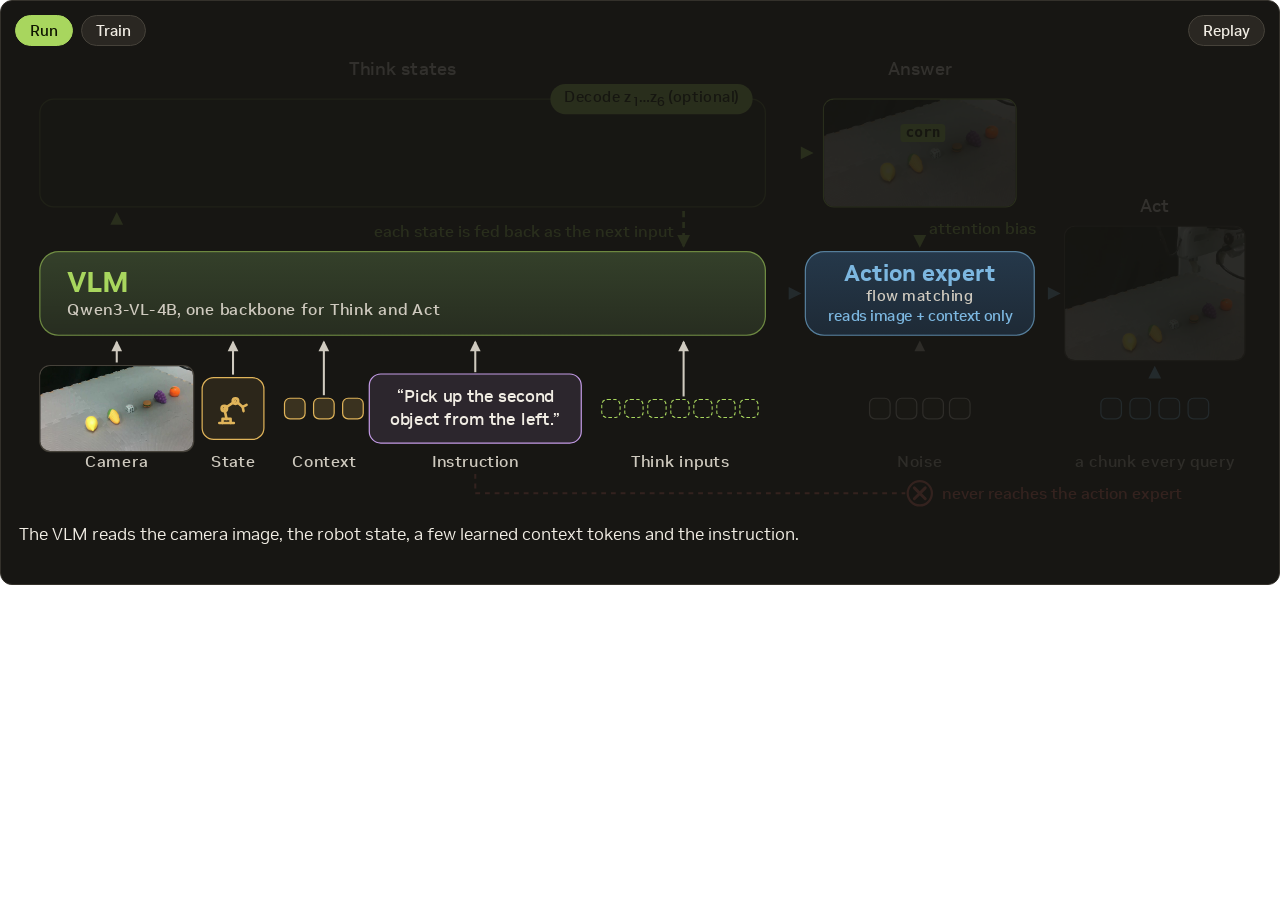
==== static/arch/m1.html @ e38d0a71 "Overview: model animation (Run/Train); teaser How it works beat Co-Authored-By: Claude Opus 5.5 <nor" ====
<!DOCTYPE html>
<meta charset="utf-8">
<html lang="en">
<head>
<meta name="viewport" content="width=device-width, initial-scale=1">
<title>GistAct model animation</title>
<style>
@font-face{font-family:"NVIDIA Sans";src:url("../fonts/NVIDIASans_Rg.woff") format("woff");font-weight:400}
@font-face{font-family:"NVIDIA Sans";src:url("../fonts/NVIDIASans_Md.woff") format("woff");font-weight:500 600}
@font-face{font-family:"NVIDIA Sans";src:url("../fonts/NVIDIASans_Bd.woff") format("woff");font-weight:700 900}
:root{
  --bg:#171613; --panel:#211f1b; --panel2:#2a2722; --line:#34312b; --line2:#46423a;
  --text:#f1ede4; --text2:#cfcabf;
  --acc:#a8d65e; --acc-ink:#0f1600; --acc-soft:rgba(168,214,94,.14); --bad:#ff7b72;
  --act:#7cb7e0; --act-soft:rgba(124,183,224,.14); --ctx:#e0b45a; --ins:#c39be6; --sup:#e9a35a;
  --sans:"NVIDIA Sans",-apple-system,BlinkMacSystemFont,"Segoe UI",Roboto,"Apple SD Gothic Neo",sans-serif;
  --mono:ui-monospace,SFMono-Regular,Menlo,Consolas,monospace;
}
*{box-sizing:border-box}
body{margin:0;background:transparent;color:var(--text);font:400 17px/1.6 var(--sans)}
.fig{border-radius:14px}
.wrap{max-width:1300px;margin:0 auto;padding:28px 16px 80px}
h1{font-size:28px;margin:0 0 6px}
.sub{color:var(--text2);margin:0 0 18px;max-width:900px}
.card{background:var(--panel);border:1px solid var(--line);border-radius:14px;padding:18px;margin-bottom:26px}
.card.rec{border-color:var(--acc)}
.card h2{font-size:22px;margin:0 0 4px}
.card h2 code{color:var(--acc);font:700 20px var(--mono);margin-right:8px}
.ref img{width:100%;border-radius:10px;border:1px solid var(--line);display:block}
.fig{background:var(--bg);border:1px solid var(--line);border-radius:12px;padding:14px 14px 10px}
.bar{display:flex;flex-wrap:wrap;gap:8px;align-items:center;margin:0 0 4px}
.bar button{font:500 15px var(--sans);color:var(--text);background:var(--panel2);border:1px solid var(--line2);border-radius:999px;padding:5px 14px;cursor:pointer}
.bar button.on{background:var(--acc);color:var(--acc-ink);border-color:var(--acc)}
.bar .sp{flex:1}
.cap{min-height:3.1em;margin:8px 4px 0;font-size:16.5px;line-height:1.5}

/* canvas: 1032 wide, drawn in canvas px and scaled to the card */
.host{position:relative;width:100%;overflow:hidden auto;overflow-x:auto;overflow-y:hidden;transition:height .5s ease}
.cv{position:absolute;left:0;top:0;width:1032px;height:480px;transform-origin:0 0;transition:transform .5s ease}
.cv>*{position:absolute}
.n{transition:opacity .5s ease}
.cv.play .n:not(.on){opacity:.12}
.lab{font:500 13.5px/1 var(--sans);color:var(--text2);text-align:center;white-space:nowrap}
.ttl{font:600 14.5px/1 var(--sans);color:var(--text);text-align:center;white-space:nowrap}
.blk{border-radius:16px;display:flex;flex-direction:column;justify-content:center;transition:box-shadow .4s}
.blk b{font:700 24px/1.15 var(--sans)}
.blk small{font:500 13.5px/1.3 var(--sans);color:var(--text2)}
.vlm{padding:0 22px;background:linear-gradient(180deg,#34402a,#272d20);border:1.5px solid color-mix(in srgb,var(--acc) 55%,transparent)}
.vlm b{color:var(--acc)}
.ae{align-items:center;text-align:center;background:linear-gradient(180deg,#25384a,#1e2a36);border:1.5px solid color-mix(in srgb,var(--act) 60%,transparent)}
.ae b{font-size:19px;color:var(--act)}
.ae small{font-size:12.5px;line-height:1.35}
.ae small.feat{font-size:12px}
.ae small.feat{color:var(--act)}
.vlm.busy{animation:glowg 1.2s ease-in-out infinite}
.ae.busy{animation:glowb 1.2s ease-in-out infinite}
@keyframes glowg{50%{box-shadow:0 0 0 3px rgba(168,214,94,.35)}}
@keyframes glowb{50%{box-shadow:0 0 0 3px rgba(124,183,224,.4)}}
.panel{border:1.5px solid color-mix(in srgb,var(--acc) 45%,transparent);border-radius:12px;background:rgba(168,214,94,.05)}
.frame{border-radius:9px;overflow:hidden;border:1.5px solid var(--line2);background:#000;transition:border-color .3s}
.frame.acc{border-color:var(--acc)}
.frame img,.frame video{position:absolute;max-width:none;display:block}
.frame svg{position:absolute;inset:0;width:100%;height:100%}
.ins{border:1.5px solid var(--ins);background:rgba(195,155,230,.12);border-radius:10px;padding:0 12px;font:500 14px/1.35 var(--sans);color:var(--text);display:flex;align-items:center;justify-content:center;text-align:center}
.tok{position:absolute;top:0;width:18px;height:18px;border-radius:5px;border:1.5px solid}
.tok.ctx{border-color:var(--ctx);background:rgba(224,180,90,.18)}
.tok.nz{border-color:var(--text2);background:var(--panel2)}
.tok.act{border-color:var(--act);background:var(--act-soft)}
.tok.slot{width:16px;height:16px;top:1px;border-color:var(--acc);background:transparent;border-style:dashed;transition:background .35s}
.tok.slot.f{background:var(--acc);border-style:solid}
.icon{border:1.5px solid var(--ctx);border-radius:10px;background:rgba(224,180,90,.1);display:grid;place-items:center;color:var(--ctx)}
.icon svg{width:32px;height:32px;fill:none;stroke:currentColor;stroke-width:1.6;stroke-linecap:round;stroke-linejoin:round}
.zc{display:inline-flex;align-items:center;gap:5px;height:30px;padding:0 8px;border-radius:8px;background:var(--acc-soft);border:1.5px solid color-mix(in srgb,var(--acc) 55%,transparent);color:var(--acc);font:600 14px/1 var(--mono);white-space:nowrap;transition:border-color .3s,box-shadow .3s}
.zc svg{width:20px;height:14px;fill:currentColor;flex:none}
.zc.V svg{width:14px;height:14px}
.zc b{font-weight:600}
.zc sub{font-size:.72em;line-height:0;vertical-align:-.25em;margin-left:1px}
.zc i{font-style:normal;color:var(--text2);font-weight:500;margin-left:2px}
.zc.E{background:var(--acc);color:var(--acc-ink);border-color:var(--acc);padding:0 11px}
.zw{display:flex;justify-content:center}
.zw .zc{width:100%;justify-content:center}
/* Think chips: an empty dashed slot waits, the writer ring arrives, the chip settles in */
.zw::before{content:"";position:absolute;inset:0;border:1.5px dashed color-mix(in srgb,var(--acc) 45%,transparent);border-radius:8px;opacity:0;transition:opacity .4s ease}
.cv.play.th .zw:not(.on)::before{opacity:1}
.cv.play .zw.n:not(.on){opacity:1}
.cv.play .zw .zc{transition:opacity .4s ease,transform .5s cubic-bezier(.2,.9,.3,1.15),filter .4s ease}
.cv.play .zw:not(.on) .zc{opacity:0;transform:translateY(9px) scale(.78);filter:blur(3px)}
.wring{z-index:2;border:2px solid var(--acc);border-radius:11px;box-shadow:0 0 16px rgba(168,214,94,.45);opacity:0;pointer-events:none;transition:left .26s cubic-bezier(.45,0,.2,1),width .26s cubic-bezier(.45,0,.2,1),opacity .35s ease}
.wring.on{opacity:1}
svg.ov{left:0;top:0;width:1032px;height:480px;overflow:visible;pointer-events:none}
.ar{fill:none;stroke:var(--text2);stroke-width:1.7}
.ar.acc{stroke:var(--acc);stroke-width:2.2}
.ar.act{stroke:var(--act);stroke-width:2.2}
.ar.dash{stroke-dasharray:5 4}
.ar.bad{stroke:var(--bad);stroke-dasharray:4 4}
.al{font:500 13px var(--sans);fill:var(--text2)}
.al.acc{fill:var(--acc)} .al.act{fill:var(--act)} .al.bad{fill:var(--bad)} .al.sup{fill:var(--sup);font-weight:600}
.xc{fill:var(--bg);stroke:var(--bad);stroke-width:1.8}.x{stroke:var(--bad);stroke-width:2.4;stroke-linecap:round}
.cv.play .draw{stroke-dasharray:var(--len);stroke-dashoffset:var(--len)}
.cv.play .on .draw{transition:stroke-dashoffset .7s ease-out;stroke-dashoffset:0}
.frame .tagh{position:absolute;height:15px;padding:0 4px;border-radius:3px;background:var(--acc);color:var(--acc-ink);font:600 12px/15px var(--mono)}
.trap{clip-path:polygon(10% 0,90% 0,100% 100%,0 100%);background:color-mix(in srgb,var(--sup) 28%,var(--panel));color:var(--text);font:600 11.5px/1.15 var(--sans);padding:5px 12px;text-align:center;flex:none}
.trap.inv{clip-path:polygon(0 0,100% 0,90% 100%,10% 100%)}
.eq{font:700 14px var(--mono);color:var(--sup)}
.loss{font:600 12.5px var(--mono);color:var(--sup)}
.q{font-style:italic;color:var(--text)}
.crop{width:34px;height:34px;border-radius:6px;border:1.5px solid var(--sup);flex:none;background-repeat:no-repeat}
/* inspection: the Think panel opens up into the decoded trace (the overview's content) */
.insp{z-index:6;background:var(--bg);border:1.5px solid color-mix(in srgb,var(--acc) 55%,transparent);border-radius:14px;opacity:0;pointer-events:none;
  clip-path:inset(32px 390px 248px 0 round 12px);transition:clip-path 1.2s cubic-bezier(.45,0,.2,1),opacity .3s}
.insp.arm{opacity:1}
.cv>:not(.insp){transition:opacity .45s ease}
.cv.inspecting>:not(.insp){opacity:0!important}.insp.open{clip-path:inset(0 0 0 0 round 14px);pointer-events:auto}
.cv.train .insp{display:none}
/* train: the diagram steps aside for one worked example of state supervision */
.cv.train>:not(.trs){opacity:0!important;pointer-events:none}
.trs{opacity:0;pointer-events:none;transition:opacity .45s ease}.cv.train .trs{opacity:1;pointer-events:auto}
.trs>*,.scn>*{position:absolute}
.sw{transition:opacity .35s ease,transform .35s ease}.sw .zc{width:100%;justify-content:center;transition:border-color .3s,box-shadow .3s}
.trs.focus .sw:not(.cur){opacity:.4}
.sw.cur{transform:translateY(-2px)}.sw.cur .zc{border-color:var(--sup);box-shadow:0 0 0 3px rgba(233,163,90,.35)}.sw.cur .zc.E{background:var(--sup)}
.lt{font:600 12.5px/1 var(--mono);color:var(--sup);text-align:center;opacity:0;transition:opacity .4s ease}.lt.on{opacity:1}
.lact{font:500 13.5px/1.35 var(--sans);color:var(--text);opacity:0;transition:opacity .4s ease}.lact.on{opacity:1}.lact b{font:600 13px var(--mono);color:var(--sup)}
.scn{inset:0;opacity:0;transition:opacity .5s ease}.scn.on{opacity:1}
.st{font:600 14px/1.2 var(--sans);color:var(--text);text-align:center}
.st.p{color:var(--acc)}.st.t{color:var(--sup)}
.scn .trap{display:flex;flex-direction:column;justify-content:center;height:62px;font-size:13px}
.scn .trap small{font:500 11.5px/1.2 var(--sans);color:var(--text2);margin-top:3px}
.g rect{transition:fill-opacity .26s ease}
.br{opacity:0;transition:opacity .4s ease}.br.on{opacity:1}
.mid{display:flex;flex-direction:column;align-items:center;gap:9px;text-align:center}
.mid .big{font:700 34px/1 var(--mono);color:var(--sup)}
.track{width:112px;height:7px;border-radius:4px;background:var(--panel2);overflow:hidden}.track i{display:block;height:100%;width:100%;background:var(--sup);transition:width .26s ease}
.track.tp i{background:var(--acc);width:0}
.mid small{font:500 12px/1 var(--sans);color:var(--text2);margin-bottom:-4px}
.fade{opacity:0;transition:opacity .45s ease}.fade.on{opacity:1}
.frow{display:flex;align-items:center;gap:10px;font:500 14px/1.35 var(--sans);color:var(--text)}
.frow .trap{height:auto}
.vh{width:18px;height:18px;border-radius:5px;background:var(--acc);flex:none}
.vec{background:var(--panel);border:1px solid var(--line);border-radius:9px}.vec i{position:absolute;width:9px;border-radius:2px;transition:top .26s ease,height .26s ease}
.vec.p i{background:var(--acc)}.vec.t i{background:var(--sup)}
.vec::before{content:"";position:absolute;left:0;right:0;top:75px;border-top:1px solid var(--line2)}
.sen{font:500 14px/1.35 var(--sans);color:var(--text);text-align:center;font-style:italic}
.insp>*{position:absolute}
.idec{border:1.5px dashed var(--line2);border-radius:12px}
.idec span{position:absolute;top:-8px;right:14px;padding:0 6px;background:var(--bg);font:500 12.5px/1 var(--mono);color:var(--text2)}
.ir{display:flex;align-items:center;gap:8px;height:30px;opacity:0;transform:translateX(-8px);transition:opacity .4s ease,transform .4s ease}
.ir.on{opacity:1;transform:none}
.ir .cw{width:74px;flex:none;display:flex}.ir .zc{width:100%;justify-content:center}
.ir svg.da{width:26px;height:10px;flex:none}
.ir .dt,.ir .crop{margin-left:12px}
.ir .dt{font:500 14px/1.2 var(--sans);color:var(--text);white-space:nowrap}
.ir .crop{width:34px;height:34px;border-radius:50%;border:2px solid var(--acc)}
.panel .ib{position:absolute;right:10px;top:-13px;padding:3px 11px;font-size:12.5px;transition:background .3s,box-shadow .3s}
.panel .ib.cue{background:var(--sup);animation:cue 1s ease-in-out infinite}
@keyframes cue{50%{box-shadow:0 0 0 6px rgba(233,163,90,.3)}}
.iarr{fill:none;stroke:var(--acc);stroke-width:2.2}
.vb,.ians,.iel{opacity:0;transition:opacity .45s ease}.vb.on,.ians.on,.iel.on{opacity:1}
.iq{font:500 14px/1.35 var(--sans);color:var(--text);text-align:center}
.ib{font:600 13px var(--sans);color:var(--acc-ink);background:var(--acc);border:0;border-radius:999px;padding:5px 12px;cursor:pointer}
/* ?video: the teaser records the canvas alone (Remotion sets the captions) */
body.vid{--bg:#07090a}body.vid .bar,body.vid .cap{display:none}body.vid .fig{border:0;padding:0;border-radius:0;background:var(--bg)}
@media (prefers-reduced-motion:reduce){.n,.zw,.cv.play .on .draw{transition:none}.vlm.busy,.ae.busy{animation:none}}
</style>
</head>
<body>
<div class="fig" id="M1"></div>

<script>
(() => {
'use strict';
const VID = /[?&]video\b/.test(location.search), REDUCED = !VID && matchMedia('(prefers-reduced-motion: reduce)').matches;
if (VID) document.body.classList.add('vid');
// beat timings (ms); the teaser recording leaves room for its captions (each >= 2.4 s) and ends on the open decoded view
const P = VID ? { lead: 900, feat: 1300, cut: 2600, go: 4400, act: 5200, cue: 7800, cueLen: 2600, row0: 1500, row: 900, hold: 3500 }
  : { lead: 0, feat: 1600, cut: 3400, go: 5200, act: 6100, cue: 8600, cueLen: 2800, row0: 1700, row: 1000, hold: 6000 };
// real robot (Franka FR3), the How-it-works episode: poster, clip (real time, played at 2x), Think trace, answer (think_overrides.js fr3:real_pos06_r0)
const POSTER = '../../static/media/real_fr3_sr/position/gistact.jpg', CLIP = '../../static/media/real_fr3_sr/position/gistact.mp4', IW = 1440, IH = 1080;
const Z = [{ k: 'L', s: 'I need the second object from the left.' }, { k: 'L', s: 'This lemon on the left is first.' }, { k: 'V', hot: [9, 13], r: { cx: .384, cy: .785, rx: .037, ry: .065 } },
  { k: 'L', s: 'This corn next to it is second.' }, { k: 'V', hot: [10, 14], r: { cx: .497, cy: .733, rx: .036, ry: .062 } }, { k: 'L', s: 'So I’ll pick up the corn.' }, { k: 'E' }];
const CORN = { cx: .497, cy: .733, rx: .036, ry: .062 };
// images show the table (the empty wall above it is cut); the Act clip keeps the arm
const CROP = { x: .12, y: .38, w: .8, h: .6 }, CROP_ACT = { x: .1, y: .1, w: .8, h: .8 };
const glyphL = i => `<svg viewBox="0 0 34 20" aria-hidden="true">${[.55, .9, .35, .7, 1, .45, .8, .6].map((h, j) => { const v = .25 + .75 * ((h * 7 + i * .37 + j * .13) % 1); return `<rect x="${(j * 4.4).toFixed(1)}" y="${(20 - 18 * v).toFixed(1)}" width="3" height="${(18 * v).toFixed(1)}" rx="1"/>`; }).join('')}</svg>`;
const glyphV = hot => `<svg viewBox="0 0 22 22" aria-hidden="true">${Array.from({ length: 16 }, (_, j) => `<rect x="${(j % 4) * 5.6}" y="${Math.floor(j / 4) * 5.6}" width="4.6" height="4.6" rx="1" opacity="${hot.includes(j) ? 1 : .22}"/>`).join('')}</svg>`;
const zc = (k, i, hot) => k === 'E' ? `<span class="zc E">END</span>` : `<span class="zc ${k}">${k === 'L' ? glyphL(i) : glyphV(hot)}<b>z${i ? `<sub>${i}</sub>` : ''}</b><i>${k}</i></span>`;
const media = (w, h, tag, C = CROP) => { const W = w / C.w, H = h / C.h; return tag.replace('>', ` style="width:${W.toFixed(1)}px;height:${H.toFixed(1)}px;left:${(-C.x * W).toFixed(1)}px;top:${(-C.y * H).toFixed(1)}px">`); };
const toCrop = (r, w, h) => ({ x: (r.cx - CROP.x) / CROP.w * w, y: (r.cy - CROP.y) / CROP.h * h, rx: r.rx / CROP.w * w, ry: r.ry / CROP.h * h });
// the overview's answer mark: viewfinder brackets plus a name tag above them
const answerMark = (w, h, r, name) => { const g = toCrop(r, w, h), bw = 2 * g.rx + 10, bh = 2 * g.ry + 10, x0 = g.x - bw / 2, y0 = g.y - bh / 2, L = 7, tw = 8 + name.length * 7.4;
  const d = [[x0, y0, 1, 1], [x0 + bw, y0, -1, 1], [x0, y0 + bh, 1, -1], [x0 + bw, y0 + bh, -1, -1]].map(([x, y, sx, sy]) => `M${x.toFixed(1)} ${(y + sy * L).toFixed(1)}L${x.toFixed(1)} ${y.toFixed(1)}L${(x + sx * L).toFixed(1)} ${y.toFixed(1)}`).join('');
  return `<svg viewBox="0 0 ${w} ${h}"><path class="draw" d="${d}" fill="none" stroke="var(--acc)" stroke-width="2.6" stroke-linecap="round"/></svg><span class="tagh" style="left:${x0.toFixed(1)}px;top:${(y0 - 19).toFixed(1)}px">${name}</span>`; };
const cropBg = r => { const s = Math.max(r.rx * IW, r.ry * IH) * 2 * 2.2, L = (r.cx * IW - s / 2) / (IW - s), T = (r.cy * IH - s / 2) / (IH - s);
  return `background-image:url('${POSTER}');background-size:${(IW / s * 100).toFixed(0)}% ${(IH / s * 100).toFixed(0)}%;background-position:${(L * 100).toFixed(1)}% ${(T * 100).toFixed(1)}%`; };
const brPath = (w, h, r, pad = 6, L = 7) => { const g = toCrop(r, w, h), bw = 2 * g.rx + 2 * pad, bh = 2 * g.ry + 2 * pad, x0 = g.x - bw / 2, y0 = g.y - bh / 2;
  return [[x0, y0, 1, 1], [x0 + bw, y0, -1, 1], [x0, y0 + bh, 1, -1], [x0 + bw, y0 + bh, -1, -1]].map(([x, y, sx, sy]) => `M${x.toFixed(1)} ${(y + sy * L).toFixed(1)}L${x.toFixed(1)} ${y.toFixed(1)}L${(x + sx * L).toFixed(1)} ${y.toFixed(1)}`).join(''); };
const robot = '<svg viewBox="0 0 24 24"><path d="M3.5 21h9"/><path d="M5.5 21v-2.6h5V21"/><path d="M8 18.4L6.6 12l6.9-4.6"/><circle cx="6.6" cy="12" r="1.7"/><circle cx="13.5" cy="7.4" r="1.7"/><path d="M15 8.4l3 2.6"/><path d="M18 11l2.4-1.3M18 11l.5 2.6"/></svg>';
const SNOW = '❄';

/* layout grid (canvas px, 1280 wide)
   rows: titles 112 | Think panel + Answer 136-226 (centre 181) | VLM + Action expert 262-332 (centre 297) | inputs centred on 392 | input labels 436
   columns: VLM 20-620 · Action expert 652-832 (centre 742) · Act 862-1012 · side 1028-1268 */
const ROW = { t: 112, mid: 181, inC: 392, inL: 436 };
const VLM = [20, 262, 600, 70], AEB = [652, 262, 190, 70], TH = [20, 136, 600, 90], ANS = [667, 136, 160, 90], ACT = [866, 241, 150, 112], AC = 747, ACTC = 941;
// Think chips: six 74 px slots and END (54 px), 8 px apart, centred in the panel
const RUNW = 1032, OV = [20, 104, 990, 370], CROP_WIDE = { x: .08, y: .18, w: .84, h: .63 };
const CW = 74, EW = 54, GAP = 8, PAD = (TH[2] - (6 * CW + EW + 6 * GAP)) / 2;
const CX = i => TH[0] + PAD + (i < 6 ? CW / 2 + i * (CW + GAP) : 6 * (CW + GAP) + EW / 2);
const SLOT0 = 487, SX = i => SLOT0 + i * 19, FBX = SX(3) + 8;   // 7 Think input slots; the feedback line shares their centre x
const box = ([x, y, w, h]) => `left:${x}px;top:${y}px;width:${w}px;height:${h}px`;
const toks = (n, cls, gap) => Array.from({ length: n }, (_, i) => `<div class="tok ${cls}" style="left:${i * gap}px"></div>`).join('');
const centred = (cx, w, y, h) => `left:${cx - w / 2}px;top:${y - h / 2}px;width:${w}px;height:${h}px`;

/* Train: one worked example per state type (illustration of the losses, not logged training curves) */
const GC = 16, GR = 9, GS = 22, MW = GC * GS, MH = GR * GS;   // 352 x 198 patch grid over the cropped image
const cells = (cls, col) => `<svg class="g ${cls}" viewBox="0 0 ${MW} ${MH}"><rect width="${MW}" height="${MH}" fill="#000" fill-opacity=".28"/>${Array.from({ length: GC * GR }, (_, j) => `<rect class="c" x="${(j % GC) * GS}" y="${Math.floor(j / GC) * GS}" width="${GS}" height="${GS}" fill="${col}" style="fill-opacity:0" stroke="rgba(255,255,255,.14)" stroke-width=".6"/>`).join('')}</svg>`;
const arrowR = (x0, x1, y, cls = '') => `<svg class="${cls}" style="left:${x0}px;top:${y - 6}px;width:${x1 - x0}px;height:12px;overflow:visible"><path d="M0 6H${x1 - x0 - 2}" stroke="var(--text2)" stroke-width="1.7"/><path d="M${x1 - x0 - 7} 1.5L${x1 - x0} 6L${x1 - x0 - 7} 10.5" fill="none" stroke="var(--text2)" stroke-width="1.7"/></svg>`;
const arrowU = (x, y0, y1) => `<svg style="left:${x - 6}px;top:${y1}px;width:12px;height:${y0 - y1}px;overflow:visible"><path d="M6 ${y0 - y1}V2" stroke="var(--text2)" stroke-width="1.7"/><path d="M1.5 7L6 0L10.5 7" fill="none" stroke="var(--text2)" stroke-width="1.7"/></svg>`;
const img = w => media(w, w * 9 / 16, `<img src="${POSTER}" alt="">`);
const mid = (x, y, w, loss) => `<div class="mid fade hd" style="left:${x}px;top:${y}px;width:${w}px"><span class="big">≈</span><span class="loss">${loss}</span><span class="track tl"><i></i></span><small>training</small><span class="track tp"><i></i></span></div>`;
const mapScene = (key, o) => `<div class="scn" data-s="${key}">
  <div class="trap inv fade hd" style="left:0;top:160px;width:104px">${o.head}<small>${o.from}</small></div>${arrowR(106, 118, 191, 'fade hd')}
  <div class="st p fade hd" style="left:120px;top:70px;width:352px">${o.pt}</div>
  <div class="frame fade hd" style="left:120px;top:92px;width:352px;height:198px">${img(MW)}${cells('p', 'var(--acc)')}</div>
  ${mid(478, 128, 146, o.loss)}
  <div class="st t" style="left:626px;top:70px;width:352px">${o.tt}</div>
  <div class="frame" style="left:626px;top:92px;width:352px;height:198px">${img(MW)}${cells('m', 'var(--sup)')}<svg viewBox="0 0 ${MW} ${MH}"><path class="br" d="${brPath(MW, MH, o.r, 4, 8)}" fill="none" stroke="#fff" stroke-width="2.2" stroke-linecap="round"/></svg></div>
  ${o.extra || ''}</div>`;
const bars = () => Array.from({ length: 20 }, (_, j) => `<i style="left:${6 + j * 14.4}px;top:75px;height:0"></i>`).join('');
const vecScene = () => `<div class="scn" data-s="L">
  <div class="trap inv fade hd" style="left:0;top:136px;width:104px">diffusion head<small>reads z<sub>4</sub></small></div>${arrowR(106, 118, 167, 'fade hd')}
  <div class="st p fade hd" style="left:120px;top:70px;width:300px">ŝ, sampled from z<sub>4</sub></div>
  <div class="vec p fade hd" style="left:120px;top:92px;width:300px;height:150px">${bars()}</div>
  <div class="lab fade hd" style="left:120px;top:254px;width:300px">ŝ is fed back as the next input</div>
  ${mid(428, 104, 134, 'ℒsem(ŝ, s)')}
  <div class="st t" style="left:570px;top:70px;width:300px">s, the target</div>
  <div class="vec t" style="left:570px;top:92px;width:300px;height:150px">${bars()}</div>
  ${arrowU(720, 262, 245)}<div class="trap" style="left:625px;top:262px;width:190px;height:28px">SONAR encoder ${SNOW}</div>${arrowU(720, 314, 290)}
  <div class="sen" style="left:560px;top:318px;width:320px">“This corn next to it is second.”</div></div>`;
const trainScene = () => `<div class="trs" style="${box(OV)}">
  <div class="ttl" style="left:0;top:14px;width:104px;text-align:left">Think states</div>
  ${Z.map((z, i) => `<div class="sw" style="left:${120 + i * 82}px;top:6px;width:${i < 6 ? CW : EW}px;height:30px">${zc(z.k, i + 1, z.hot)}</div><div class="lt" data-k="${z.k}" style="left:${120 + i * 82}px;top:44px;width:${i < 6 ? CW : EW}px">${{ L: 'ℒsem', V: 'ℒreg', E: 'ℒans' }[z.k]}</div>`).join('')}
  <div class="lact" style="left:700px;top:4px;width:290px">Action expert: <b>ℒact</b> on the demo’s action chunk (flow matching)</div>
  ${mapScene('V', { head: 'region head', from: 'reads z<sub>3</sub>', pt: 'p̂, predicted region', tt: 'm, annotated region over patches', loss: 'ℒreg = KL(m ‖ p̂)', r: Z[2].r,
    extra: `<div class="frow fade fr" style="left:120px;top:306px;width:860px"><span class="trap">DINOv2 ${SNOW}<br>patch features</span><span class="eq">× p̂ →</span><span class="vh"></span><span>pooled feature v̂, fed back after z<sub>3</sub>. It is the model’s own guess, never the label.</span></div>` })}
  ${vecScene()}
  ${mapScene('E', { head: 'answer head', from: 'reads END', pt: 'answer map', tt: 'm*, the target', loss: 'ℒans = KL(m* ‖ p)', r: CORN })}
</div>`;

function canvas(id) {
  const M = n => `marker-end="url(#${n}${id})"`;
  const up = (x, y0) => `<path class="ar draw" d="M${x} ${y0}L${x} 337" ${M('h')}/>`;
  const ex = CX(6) + EW / 2 + 2;
  return `<div class="cv">
  <svg class="ov" viewBox="0 0 1032 480"><defs>
    <marker id="h${id}" viewBox="0 0 10 10" refX="8" refY="5" markerWidth="6.5" markerHeight="6.5" orient="auto-start-reverse"><path d="M1 1L9 5L1 9z" fill="var(--text2)"/></marker>
    <marker id="a${id}" viewBox="0 0 10 10" refX="8" refY="5" markerWidth="6" markerHeight="6" orient="auto-start-reverse"><path d="M1 1L9 5L1 9z" fill="var(--acc)"/></marker>
    <marker id="b${id}" viewBox="0 0 10 10" refX="8" refY="5" markerWidth="6" markerHeight="6" orient="auto-start-reverse"><path d="M1 1L9 5L1 9z" fill="var(--act)"/></marker></defs>
    <g class="n" data-n="inar">${up(CX(0), 354)}${up(180, 364)}${up(255, 381)}${up(380, 362)}${up(FBX, 382)}</g>
    <g class="n" data-n="out"><path class="ar acc draw" d="M${CX(0)} 260L${CX(0)} 231" ${M('a')}/></g>
    <g class="n" data-n="fb"><path class="ar acc dash" d="M${FBX} 229L${FBX} 258" ${M('a')}/><text class="al acc" x="${FBX - 8}" y="250" text-anchor="end">each state is fed back as the next input</text></g>
    <g class="n" data-n="ans"><path class="ar acc draw" d="M${ex} ${ROW.mid}L658 ${ROW.mid}" ${M('a')}/></g>
    <g class="n" data-n="bias"><path class="ar acc draw" d="M${AC} 228L${AC} 258" ${M('a')}/><text class="al acc" x="${AC + 8}" y="248">attention bias</text></g>
    <g class="n" data-n="feat"><path class="ar act draw" d="M621 297L648 297" ${M('b')}/></g>
    <g class="n" data-n="cut"><path class="ar bad" d="M380 446L380 462L${AC - 12} 462"/><circle class="xc" cx="${AC}" cy="462" r="10"/><path class="x" d="M${AC - 4.5} 457.5L${AC + 4.5} 466.5M${AC + 4.5} 457.5L${AC - 4.5} 466.5"/><text class="al bad" x="${AC + 18}" y="467">never reaches the action expert</text></g>
    <g class="n" data-n="nz"><path class="ar draw" d="M${AC} 381L${AC} 337" ${M('h')}/></g>
    <g class="n" data-n="act"><path class="ar act draw" d="M844 297L862 297" ${M('b')}/><path class="ar act draw" d="M${ACTC} 381L${ACTC} 358" ${M('b')}/></g>
      </svg>
  <div class="frame n" data-n="in" style="${centred(84, 128, ROW.inC, 72)}">${media(128, 72, `<img src="${POSTER}" alt="">`)}</div>
  <div class="lab n" data-n="in" style="${centred(84, 100, ROW.inL, 14)}">Camera</div>
  <div class="icon n" data-n="in" style="${centred(180, 52, ROW.inC, 52)}">${robot}</div><div class="lab n" data-n="in" style="${centred(180, 56, ROW.inL, 14)}">State</div>
  <div class="n" data-n="in" style="${centred(255, 66, ROW.inC, 18)}">${toks(3, 'ctx', 24)}</div><div class="lab n" data-n="in" style="${centred(255, 60, ROW.inL, 14)}">Context</div>
  <div class="ins n" data-n="in" style="${centred(380, 176, ROW.inC, 58)}">“Pick up the second object from the left.”</div><div class="lab n" data-n="in" style="${centred(380, 100, ROW.inL, 14)}">Instruction</div>
  <div class="n" data-n="slots" style="${centred(SLOT0 + 62, 130, ROW.inC, 18)}">${Array.from({ length: 7 }, (_, i) => `<div class="tok slot f" data-slot="${i}" style="left:${i * 19}px"></div>`).join('')}</div>
  <div class="lab n" data-n="slots" style="${centred(SLOT0 + 62, 120, ROW.inL, 14)}">Think inputs</div>

  <div class="blk vlm n" data-n="vlm" style="${box(VLM)}"><b>VLM</b><small>Qwen3-VL-4B, one backbone for Think and Act</small></div>
  <div class="blk ae n" data-n="aeb" style="${box(AEB)}"><b>Action expert</b><small>flow matching</small><small class="feat">reads image + context only</small></div>
  <div class="n" data-n="nz" style="${centred(AC, 84, ROW.inC, 18)}">${toks(4, 'nz', 22)}</div><div class="lab n" data-n="nz" style="${centred(AC, 60, ROW.inL, 14)}">Noise</div>

  <div class="wring" style="${centred(CX(0), CW + 10, ROW.mid, 40)}"></div>
  <div class="ttl n" data-n="thp" style="${centred(TH[0] + TH[2] / 2, 140, ROW.t, 15)}">Think states</div>
  <div class="panel n" data-n="thp" style="${box(TH)}"><button type="button" class="ib">Decode z<sub>1</sub>…z<sub>6</sub> (optional)</button></div>
  ${Z.map((z, i) => `<div class="zw n" data-n="z${i}" style="${centred(CX(i), i < 6 ? CW : EW, ROW.mid, 30)}">${zc(z.k, i + 1, z.hot)}</div>`).join('')}

  <div class="ttl n" data-n="ans" style="${centred(AC, 100, ROW.t, 15)}">Answer</div>
  <div class="frame acc n" data-n="ans" style="${box(ANS)}">${media(160, 90, `<img src="${POSTER}" alt="">`)}${answerMark(160, 90, CORN, 'corn')}</div>

  <div class="ttl n" data-n="act" style="${centred(ACTC, 100, 225, 15)}">Act</div>
  <div class="frame n" data-n="act" style="${box(ACT)}">${media(150, 112, `<video muted playsinline preload="metadata" poster="${POSTER}" src="${CLIP}"></video>`, CROP_ACT)}</div>
  <div class="n" data-n="act" style="${centred(ACTC, 90, ROW.inC, 18)}">${toks(4, 'act', 24)}</div>
  <div class="lab n" data-n="act" style="${centred(ACTC, 150, ROW.inL, 14)}">a chunk every query</div>

${trainScene()}
  <div class="insp" style="${box(OV)}">
    <svg class="ov" viewBox="0 0 990 370" style="width:990px;height:370px"><defs><marker id="ia${id}" viewBox="0 0 10 10" refX="8" refY="5" markerWidth="6" markerHeight="6" orient="auto-start-reverse"><path d="M1 1L9 5L1 9z" fill="var(--acc)"/></marker></defs>
      <path class="iarr" d="M236 97L270 97" marker-end="url(#ia${id})"/>
      <path class="iarr iel" d="M${282 + EW + 4} 313L758 313L758 97L774 97" marker-end="url(#ia${id})"/>
      <path class="iarr ians" d="M878 160L878 182" marker-end="url(#ia${id})"/></svg>
    ${[['Input', 128], ['Think', 319], ['Answer', 878]].map(([t, x]) => `<div class="ttl" style="${centred(x, 100, 22, 15)}">${t}</div>`).join('')}
    <div class="frame" style="left:28px;top:40px;width:200px;height:113px">${media(200, 113, `<img src="${POSTER}" alt="">`)}<svg viewBox="0 0 200 113">${Z.map((z, i) => z.r ? `<path class="vb" data-r="${i}" d="${brPath(200, 113, z.r, 4, 6)}" fill="none" stroke="#fff" stroke-width="2" stroke-linecap="round"/>` : '').join('')}</svg></div>
    <div class="iq" style="left:28px;top:166px;width:200px">“Pick up the second<br>object from the left.”</div>
    <div class="idec" style="left:394px;top:40px;width:348px;height:258px"><span>decoded for inspection</span></div>
    ${Z.map((z, i) => `<div class="ir" data-r="${i}" style="left:282px;top:${52 + i * 41}px;width:470px"><span class="cw"${z.k === 'E' ? ` style="width:${EW}px"` : ''}>${zc(z.k, i + 1, z.hot)}</span>${z.k === 'E' ? '' : `<svg class="da" viewBox="0 0 26 10"><path d="M1 5H22" stroke="var(--acc)" stroke-width="1.6" stroke-dasharray="3 3"/><path d="M19 1.5L24 5L19 8.5" fill="none" stroke="var(--acc)" stroke-width="1.6"/></svg>${z.s ? `<span class="dt">${z.s}</span>` : `<span class="crop" style="${cropBg(z.r)}"></span>`}`}</div>`).join('')}
    <div class="frame acc ians" style="left:778px;top:40px;width:200px;height:113px">${media(200, 113, `<img src="${POSTER}" alt="">`)}${answerMark(200, 113, CORN, 'corn')}</div>
    <div class="ttl ians" style="left:890px;top:164px;width:40px;text-align:left">Act</div>
    <div class="frame ians" style="left:778px;top:188px;width:200px;height:113px">${media(200, 113, `<video class="iv" muted playsinline preload="metadata" poster="${POSTER}" src="${CLIP}"></video>`, CROP_WIDE)}</div>
    <div class="lab ians" style="${centred(878, 210, 316, 14)}">Actions for the marked target.</div>
  </div>
</div>`;
}

const CAP = {
  rest: 'One VLM does both jobs. Think runs inside it and ends on an answer marked in the image; the action expert reads image and context features plus that answer, never the instruction. Press Decode to read Think.',
  in: 'The VLM reads the camera image, the robot state, a few learned context tokens and the instruction.',
  think: 'Think runs inside the same VLM: each latent state comes out and is fed back as the next input, until a learned END.',
  cue: 'Think stays latent: the policy never turns it into words. When we want to check what it thought, a frozen SONAR decoder can read each state.',
  insp: 'Optional, for inspection: a frozen SONAR decoder turns each Language state back into a sentence, and each Vision state is drawn as its region (white brackets; green marks the answer). The policy itself never reads these.',
  end: 'The answer head reads the END state and marks the target in the image: the corn.',
  feat: 'The action expert reads only image and context features from the VLM, and the answer biases its attention toward the marked region.',
  cut: 'The instruction never reaches the action expert. It acts on what Think marked.',
  go: 'It turns noise into an action chunk with flow matching, at every query.',
  tv1: 'In training, each Think state gets its own target. For the Vision state z₃, the target m is the annotated lemon region, spread over the image patches.',
  tv2: 'A region head turns z₃ into a map p̂ over the same patches. Training lowers KL(m ‖ p̂), so p̂ moves onto the lemon.',
  tv3: 'The VLM gets back its own guess: frozen DINOv2 patch features pooled by p̂. The label is never fed back.',
  tl: 'Language states are trained the same way in sentence space. A diffusion head samples ŝ from z₄, pulled toward the frozen SONAR embedding of its sentence.',
  ta: 'After END, the answer head scores the image patches and is trained toward the target: the corn.',
  train: 'Every Think state and the answer get their own target, and the action expert learns the demo’s actions with flow matching. No reasoning teacher, no distillation, no RL.'
};

/* the sequence: parts light up in order and arrows draw; nothing flies */
function player(host, cv, cap) {
  const on = (...ns) => ns.forEach(n => cv.querySelectorAll(`[data-n="${n}"]`).forEach(e => e.classList.add('on')));
  const vid = cv.querySelector('video'), slots = [...cv.querySelectorAll('[data-slot]')], ring = cv.querySelector('.wring');
  const writer = i => { const w = i < 6 ? CW : EW; ring.style.left = CX(i) - w / 2 - 5 + 'px'; ring.style.width = w + 10 + 'px'; };
  const vlm = cv.querySelector('.vlm'), ae = cv.querySelector('.ae');
  const insp = cv.querySelector('.insp'), rows = [...insp.querySelectorAll('.ir')], vbs = [...insp.querySelectorAll('.vb')], ians = [...insp.querySelectorAll('.ians')], iel = insp.querySelector('.iel');
  let T = [], seen = false;
  const at = (ms, f) => T.push(setTimeout(f, ms));
  cv.querySelectorAll('.draw').forEach(p => p.style.setProperty('--len', Math.ceil(p.getTotalLength()) + 1));
  vid.addEventListener('timeupdate', () => { if (vid.currentTime > 7.5) vid.currentTime = 2.6; });
  const loopVid = () => { try { vid.currentTime = 2.6; } catch (e) {} vid.playbackRate = 2; vid.play().catch(() => {}); };
  const iv = insp.querySelector('.iv'); iv.addEventListener('timeupdate', () => { if (iv.currentTime > 7.5) iv.currentTime = 2.6; });
  const close = () => { insp.classList.remove('open'); cv.classList.remove('inspecting'); iv.pause(); setTimeout(() => insp.classList.remove('arm'), 1200); };
  const shut = () => { cv.querySelector('.ib').classList.remove('cue'); insp.classList.remove('open', 'arm'); cv.classList.remove('inspecting'); iv.pause(); [...rows, ...vbs, ...ians, iel].forEach(e => e.classList.remove('on')); };
  // the Think panel opens into the decoded trace, row by row; Vision rows mark their region on the input image
  const ib = cv.querySelector('.ib');
  const inspect = (t0, after) => {
    at(t0, () => { shut(); cap.textContent = CAP.cue; ib.classList.add('cue'); });
    const t = t0 + P.cueLen;
    at(t, () => { ib.classList.remove('cue'); cap.textContent = CAP.insp; insp.classList.add('arm'); cv.classList.add('inspecting'); requestAnimationFrame(() => requestAnimationFrame(() => insp.classList.add('open'))); });
    rows.forEach((r, i) => at(t + P.row0 + i * P.row, () => { r.classList.add('on'); vbs.filter(v => +v.dataset.r === i).forEach(v => v.classList.add('on')); if (i === 6) iel.classList.add('on'); }));
    const t2 = t + P.row0 + 7 * P.row;
    at(t2, () => { ians.forEach(e => e.classList.add('on')); try { iv.currentTime = 2.6; } catch (e) {} iv.playbackRate = 2; iv.play().catch(() => {}); });
    if (VID) return;
    at(t2 + P.hold, close);
    at(t2 + P.hold + 1300, after);
  };
  const rest = () => { T.forEach(clearTimeout); T = []; shut(); cv.classList.remove('play', 'th'); ring.classList.remove('on'); vlm.classList.remove('busy'); ae.classList.remove('busy'); slots.forEach(s => s.classList.add('f'));
    cap.textContent = cv.classList.contains('train') ? CAP.train : CAP.rest; if (seen) loopVid(); };
  const play = () => {
    if (REDUCED || cv.classList.contains('train')) return rest();
    T.forEach(clearTimeout); T = []; shut(); cv.classList.remove('th'); cv.classList.add('play'); ring.style.transition = 'none'; writer(0); void ring.offsetWidth; ring.style.transition = ''; cv.querySelectorAll('.n').forEach(e => e.classList.remove('on')); slots.forEach(s => s.classList.remove('f')); vid.pause();
    cap.textContent = CAP.in;
    at(200, () => on('in', 'slots', 'vlm', 'aeb'));
    at(800, () => on('inar'));
    at(1500 + P.lead, () => { vlm.classList.add('busy'); cap.textContent = CAP.think; cv.classList.add('th'); on('thp', 'out', 'fb'); slots[0].classList.add('f'); ring.classList.add('on'); });
    const DT = 400;   // one state every 0.4 s: the ring sits on the slot, the chip settles in, the ring slides on
    Z.forEach((z, i) => { at(2000 + P.lead + i * DT, () => { on('z' + i); if (i < 6) slots[i + 1].classList.add('f'); }); if (i < 6) at(2000 + P.lead + i * DT + 170, () => writer(i + 1)); });
    const t1 = 2000 + P.lead + 7 * DT + 300;
    at(t1 - 200, () => ring.classList.remove('on'));
    at(t1, () => { vlm.classList.remove('busy'); cap.textContent = CAP.end; on('ans'); });
    at(t1 + P.feat, () => { cap.textContent = CAP.feat; on('bias', 'feat'); });
    at(t1 + P.cut, () => { cap.textContent = CAP.cut; on('cut'); });
    at(t1 + P.go, () => { cap.textContent = CAP.go; on('nz'); ae.classList.add('busy'); });
    at(t1 + P.act, () => { on('act'); ae.classList.remove('busy'); loopVid(); });
    inspect(t1 + P.cue, rest);
  };
  if (VID) window.__m1play = play;
  else new IntersectionObserver(es => { const v = es.some(e => e.isIntersecting); if (v && !seen) { seen = true; play(); } else if (!v && seen) { seen = false; vid.pause(); } }, { threshold: .35 }).observe(host);
  rest(); if (!REDUCED) cv.classList.add('play');
  else { insp.classList.add('arm', 'open'); cv.classList.add('inspecting'); [...rows, ...vbs, ...ians, iel].forEach(e => e.classList.add('on')); }
  const again = () => { T.forEach(clearTimeout); T = []; inspect(0, () => { cap.textContent = CAP.rest; }); };
  ib.onclick = again;
  return { play, rest };
}
const rnd = (a, b) => { const x = Math.sin(a * 127.1 + b * 311.7) * 43758.5453; return x - Math.floor(x); };
const ease = f => f < .5 ? 2 * f * f : 1 - (-2 * f + 2) ** 2 / 2;
const track = (sc, l, f) => { sc.querySelector('.tl i').style.width = Math.max(4, l * 100).toFixed(1) + '%'; sc.querySelector('.tp i').style.width = (f * 100).toFixed(1) + '%'; };
// a patch map that starts diffuse and off target and settles on the region; the bar under it is KL(m || p)
function mapper(sc, r, start) {
  const pc = [...sc.querySelectorAll('.g.p .c')], mc = [...sc.querySelectorAll('.g.m .c')], br = sc.querySelector('.br');
  const g = toCrop(r, MW, MH), ov = (a0, a1, b0, b1) => Math.max(0, Math.min(a1, b1) - Math.max(a0, b0));
  let m = pc.map((_, j) => { const c = j % GC, q = Math.floor(j / GC); return ov(c * GS, c * GS + GS, g.x - g.rx, g.x + g.rx) * ov(q * GS, q * GS + GS, g.y - g.ry, g.y + g.ry); });
  const ms = m.reduce((a, b) => a + b); m = m.map(v => v / ms); const mx = Math.max(...m);
  const tc = m.reduce((a, v, j) => [a[0] + v * (j % GC + .5), a[1] + v * (Math.floor(j / GC) + .5)], [0, 0]);
  const P = (f, k) => { const e = ease(f), cx = start[0] + (tc[0] - start[0]) * e, cy = start[1] + (tc[1] - start[1]) * e, sg = 3.4 - 2.6 * e, nz = .9 * (1 - e);
    const p = m.map((_, j) => Math.exp(-((j % GC + .5 - cx) ** 2 + (Math.floor(j / GC) + .5 - cy) ** 2) / (2 * sg * sg)) * (1 + nz * (2 * rnd(j, k) - 1)) + 1e-4), t = p.reduce((a, b) => a + b);
    return p.map(v => v / t); };
  const kl = p => m.reduce((a, v, j) => v > 0 ? a + v * Math.log(v / p[j]) : a, 0), K0 = kl(P(0, 0));
  return {
    step(f, k) { const p = P(f, k), pm = Math.max(...p); pc.forEach((c, j) => c.style.fillOpacity = (p[j] / pm * .8).toFixed(3)); track(sc, kl(p) / K0, f); },
    bracket(on) { br.classList.toggle('on', on); },
    cells(on) { mc.forEach((c, j) => c.style.fillOpacity = on ? (m[j] / mx * .75).toFixed(3) : 0); },
    reset() { this.bracket(false); this.cells(false); this.step(0, 0); track(sc, 1, 0); }
  };
}
// a 20-d stand-in for the SONAR vector: the sample settles onto the target
function vecr(sc) {
  const pb = [...sc.querySelectorAll('.vec.p i')], tb = [...sc.querySelectorAll('.vec.t i')], S = tb.map((_, j) => (rnd(j, 99) - .5) * 1.8);
  const set = (bs, v) => bs.forEach((b, j) => { const h = Math.max(2, Math.abs(v[j]) * 62); b.style.height = h + 'px'; b.style.top = (v[j] > 0 ? 75 - h : 75) + 'px'; });
  const V = (f, k) => { const e = ease(f); return S.map((x, j) => x * e + (1 - e) * (rnd(j, k + 7) - .5) * 1.8); };
  const L = v => v.reduce((a, x, j) => a + (x - S[j]) ** 2, 0), L0 = L(V(0, 0));
  set(tb, S);
  return { step(f, k) { const v = V(f, k); set(pb, v); track(sc, L(v) / L0, f); }, reset() { this.step(0, 0); track(sc, 1, 0); } };
}
function trainer(cv, cap) {
  const trs = cv.querySelector('.trs'), sws = [...trs.querySelectorAll('.sw')], S = k => trs.querySelector(`[data-s="${k}"]`);
  const sv = mapper(S('V'), Z[2].r, [11.5, 2.2]), sa = mapper(S('E'), CORN, [3, 2.5]), sl = vecr(S('L'));
  let T = []; const at = (ms, f) => T.push(setTimeout(f, ms));
  const scene = k => trs.querySelectorAll('.scn').forEach(e => e.classList.toggle('on', e.dataset.s === k));
  const fades = (k, sel) => S(k).querySelectorAll(sel).forEach(e => e.classList.add('on'));
  const cur = i => { sws.forEach((s, j) => s.classList.toggle('cur', j === i)); trs.classList.toggle('focus', i >= 0); };
  const tag = k => trs.querySelectorAll(`.lt[data-k="${k}"]`).forEach(e => e.classList.add('on'));
  const run = (o, t0, n = 16, dt = 230) => { for (let k = 0; k <= n; k++) at(t0 + k * dt, () => o.step(k / n, k)); return t0 + n * dt; };
  const stop = () => { T.forEach(clearTimeout); T = []; };
  const reset = () => { stop(); [sv, sa, sl].forEach(o => o.reset()); trs.querySelectorAll('.fade,.lt,.lact').forEach(e => e.classList.remove('on')); cur(-1); };
  const rest = () => { reset(); scene('V'); sv.bracket(true); sv.cells(true); sv.step(1, 16); fades('V', '.fade'); trs.querySelectorAll('.lt,.lact').forEach(e => e.classList.add('on')); cap.textContent = CAP.train; };
  const play = () => {
    if (REDUCED) return rest();
    reset(); scene('V'); cap.textContent = CAP.tv1;
    at(500, () => cur(2)); at(1100, () => sv.bracket(true)); at(2300, () => sv.cells(true));
    at(5000, () => { cap.textContent = CAP.tv2; fades('V', '.hd'); });
    let t = run(sv, 5800);
    at(t + 300, () => tag('V'));
    at(t + 700, () => { cap.textContent = CAP.tv3; fades('V', '.fr'); });
    t += 5900;
    at(t, () => { scene('L'); cur(3); cap.textContent = CAP.tl; });
    at(t + 700, () => fades('L', '.hd'));
    t = run(sl, t + 1400); at(t + 300, () => tag('L'));
    t += 2000;
    at(t, () => { scene('E'); cur(6); cap.textContent = CAP.ta; sa.bracket(true); sa.cells(true); });
    at(t + 800, () => fades('E', '.hd'));
    t = run(sa, t + 1500); at(t + 300, () => tag('E'));
    at(t + 1600, () => { cur(-1); scene('V'); trs.querySelector('.lact').classList.add('on'); cap.textContent = CAP.train; });
  };
  return { play, rest, stop };
}
const TOP = 96, BOT = 480;   // visible band of the canvas, RUNW wide
function mount(el, id) {
  el.insertAdjacentHTML('beforeend', `<div class="host">${canvas(id)}</div><p class="cap"></p>`);
  const host = el.querySelector('.host'), cv = host.querySelector('.cv'), cap = host.nextElementSibling;
  const fit = () => { const s = Math.max(host.clientWidth / RUNW, .6);   // phones: keep text readable and let the figure scroll sideways
    cv.style.transform = `scale(${s}) translateY(-${TOP}px)`; host.style.height = (BOT - TOP) * s + 'px'; }; fit(); addEventListener('resize', fit);
  return { cv, fit, p: player(host, cv, cap), t: trainer(cv, cap) };
}
(() => {
  const el = document.getElementById('M1');
  el.innerHTML = `<div class="bar"><button type="button" class="md on" data-m="run">Run</button><button type="button" class="md" data-m="train">Train</button><span class="sp"></span><button type="button" class="rp">Replay</button></div>`;
  const m = mount(el, 'm1'), bs = [...el.querySelectorAll('.md')];
  bs.forEach(b => b.onclick = () => { const tr = b.dataset.m === 'train'; bs.forEach(x => x.classList.toggle('on', x === b)); m.cv.classList.toggle('train', tr); if (tr) { m.p.rest(); m.t.play(); } else { m.t.stop(); m.p.play(); } });
  el.querySelector('.rp').onclick = () => m.cv.classList.contains('train') ? m.t.play() : m.p.play();
})();
  const post = () => parent !== window && parent.postMessage({ gaM1h: Math.ceil(document.documentElement.getBoundingClientRect().height) }, '*');
  new ResizeObserver(post).observe(document.body); post();
})();
</script>
</body>
</html>
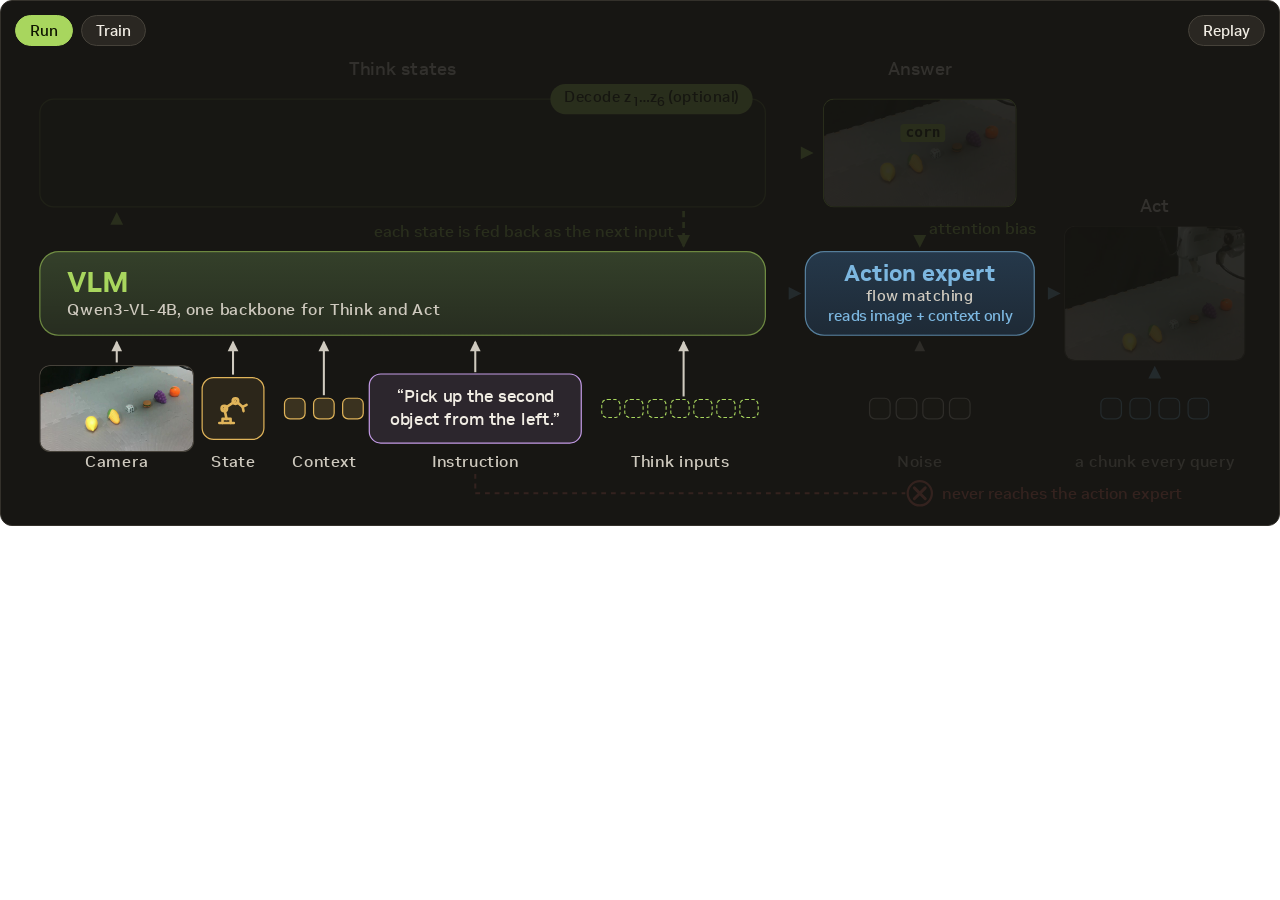
==== commit 1037742e: "Model animation: smooth Think sweep, no caption text, clip fix; teaser re-render Co-Authored-By: Cla" ====
--- a/static/arch/m1.html
+++ b/static/arch/m1.html
@@ -32,7 +32,7 @@
 .bar button{font:500 15px var(--sans);color:var(--text);background:var(--panel2);border:1px solid var(--line2);border-radius:999px;padding:5px 14px;cursor:pointer}
 .bar button.on{background:var(--acc);color:var(--acc-ink);border-color:var(--acc)}
 .bar .sp{flex:1}
-.cap{min-height:3.1em;margin:8px 4px 0;font-size:16.5px;line-height:1.5}
+.cap{display:none}
 
 /* canvas: 1032 wide, drawn in canvas px and scaled to the card */
 .host{position:relative;width:100%;overflow:hidden auto;overflow-x:auto;overflow-y:hidden;transition:height .5s ease}
@@ -57,7 +57,7 @@
 @keyframes glowg{50%{box-shadow:0 0 0 3px rgba(168,214,94,.35)}}
 @keyframes glowb{50%{box-shadow:0 0 0 3px rgba(124,183,224,.4)}}
 .panel{border:1.5px solid color-mix(in srgb,var(--acc) 45%,transparent);border-radius:12px;background:rgba(168,214,94,.05)}
-.frame{border-radius:9px;overflow:hidden;border:1.5px solid var(--line2);background:#000;transition:border-color .3s}
+.frame{border-radius:9px;overflow:hidden;clip-path:inset(0 round 9px);border:1.5px solid var(--line2);background:#000;transition:border-color .3s}   /* clip-path: a <video> layer escaped the rounded overflow clip */
 .frame.acc{border-color:var(--acc)}
 .frame img,.frame video{position:absolute;max-width:none;display:block}
 .frame svg{position:absolute;inset:0;width:100%;height:100%}
@@ -80,12 +80,12 @@
 .zw{display:flex;justify-content:center}
 .zw .zc{width:100%;justify-content:center}
 /* Think chips: an empty dashed slot waits, the writer ring arrives, the chip settles in */
-.zw::before{content:"";position:absolute;inset:0;border:1.5px dashed color-mix(in srgb,var(--acc) 45%,transparent);border-radius:8px;opacity:0;transition:opacity .4s ease}
+.zw::before{content:"";position:absolute;inset:0;border:1.5px dashed color-mix(in srgb,var(--acc) 40%,transparent);border-radius:8px;opacity:0;transition:opacity .6s ease}
 .cv.play.th .zw:not(.on)::before{opacity:1}
 .cv.play .zw.n:not(.on){opacity:1}
-.cv.play .zw .zc{transition:opacity .4s ease,transform .5s cubic-bezier(.2,.9,.3,1.15),filter .4s ease}
-.cv.play .zw:not(.on) .zc{opacity:0;transform:translateY(9px) scale(.78);filter:blur(3px)}
-.wring{z-index:2;border:2px solid var(--acc);border-radius:11px;box-shadow:0 0 16px rgba(168,214,94,.45);opacity:0;pointer-events:none;transition:left .26s cubic-bezier(.45,0,.2,1),width .26s cubic-bezier(.45,0,.2,1),opacity .35s ease}
+.cv.play .zw .zc{transition:opacity .7s cubic-bezier(.16,1,.3,1),transform .9s cubic-bezier(.16,1,.3,1),filter .7s ease-out}
+.cv.play .zw:not(.on) .zc{opacity:0;transform:translateX(-16px) scale(.94);filter:blur(4px)}
+.wring{z-index:2;border:1.5px solid color-mix(in srgb,var(--acc) 80%,transparent);border-radius:11px;box-shadow:0 0 18px rgba(168,214,94,.4),inset 0 0 12px rgba(168,214,94,.18);opacity:0;pointer-events:none;transition:opacity .5s ease}
 .wring.on{opacity:1}
 svg.ov{left:0;top:0;width:1032px;height:480px;overflow:visible;pointer-events:none}
 .ar{fill:none;stroke:var(--text2);stroke-width:1.7}
@@ -110,10 +110,10 @@
   clip-path:inset(32px 390px 248px 0 round 12px);transition:clip-path 1.2s cubic-bezier(.45,0,.2,1),opacity .3s}
 .insp.arm{opacity:1}
 .cv>:not(.insp){transition:opacity .45s ease}
-.cv.inspecting>:not(.insp){opacity:0!important}.insp.open{clip-path:inset(0 0 0 0 round 14px);pointer-events:auto}
+.cv.inspecting>:not(.insp){opacity:0!important;visibility:hidden;transition:opacity .45s ease,visibility 0s .45s}.insp.open{clip-path:inset(0 0 0 0 round 14px);pointer-events:auto}
 .cv.train .insp{display:none}
 /* train: the diagram steps aside for one worked example of state supervision */
-.cv.train>:not(.trs){opacity:0!important;pointer-events:none}
+.cv.train>:not(.trs){opacity:0!important;visibility:hidden;pointer-events:none}
 .trs{opacity:0;pointer-events:none;transition:opacity .45s ease}.cv.train .trs{opacity:1;pointer-events:auto}
 .trs>*,.scn>*{position:absolute}
 .sw{transition:opacity .35s ease,transform .35s ease}.sw .zc{width:100%;justify-content:center;transition:border-color .3s,box-shadow .3s}
@@ -213,7 +213,7 @@
 
 /* Train: one worked example per state type (illustration of the losses, not logged training curves) */
 const GC = 16, GR = 9, GS = 22, MW = GC * GS, MH = GR * GS;   // 352 x 198 patch grid over the cropped image
-const cells = (cls, col) => `<svg class="g ${cls}" viewBox="0 0 ${MW} ${MH}"><rect width="${MW}" height="${MH}" fill="#000" fill-opacity=".28"/>${Array.from({ length: GC * GR }, (_, j) => `<rect class="c" x="${(j % GC) * GS}" y="${Math.floor(j / GC) * GS}" width="${GS}" height="${GS}" fill="${col}" style="fill-opacity:0" stroke="rgba(255,255,255,.14)" stroke-width=".6"/>`).join('')}</svg>`;
+const cells = (cls, col) => `<svg class="g ${cls}" viewBox="0 0 ${MW} ${MH}"><rect width="${MW}" height="${MH}" fill="#000" fill-opacity=".28"/>${Array.from({ length: GC * GR }, (_, j) => `<rect class="c" x="${(j % GC) * GS}" y="${Math.floor(j / GC) * GS}" width="${GS}" height="${GS}" fill="${col}" style="fill-opacity:0" stroke="rgba(0,0,0,.32)" stroke-width=".8"/>`).join('')}</svg>`;
 const arrowR = (x0, x1, y, cls = '') => `<svg class="${cls}" style="left:${x0}px;top:${y - 6}px;width:${x1 - x0}px;height:12px;overflow:visible"><path d="M0 6H${x1 - x0 - 2}" stroke="var(--text2)" stroke-width="1.7"/><path d="M${x1 - x0 - 7} 1.5L${x1 - x0} 6L${x1 - x0 - 7} 10.5" fill="none" stroke="var(--text2)" stroke-width="1.7"/></svg>`;
 const arrowU = (x, y0, y1) => `<svg style="left:${x - 6}px;top:${y1}px;width:12px;height:${y0 - y1}px;overflow:visible"><path d="M6 ${y0 - y1}V2" stroke="var(--text2)" stroke-width="1.7"/><path d="M1.5 7L6 0L10.5 7" fill="none" stroke="var(--text2)" stroke-width="1.7"/></svg>`;
 const img = w => media(w, w * 9 / 16, `<img src="${POSTER}" alt="">`);
@@ -241,8 +241,8 @@
   <div class="ttl" style="left:0;top:14px;width:104px;text-align:left">Think states</div>
   ${Z.map((z, i) => `<div class="sw" style="left:${120 + i * 82}px;top:6px;width:${i < 6 ? CW : EW}px;height:30px">${zc(z.k, i + 1, z.hot)}</div><div class="lt" data-k="${z.k}" style="left:${120 + i * 82}px;top:44px;width:${i < 6 ? CW : EW}px">${{ L: 'ℒsem', V: 'ℒreg', E: 'ℒans' }[z.k]}</div>`).join('')}
   <div class="lact" style="left:700px;top:4px;width:290px">Action expert: <b>ℒact</b> on the demo’s action chunk (flow matching)</div>
-  ${mapScene('V', { head: 'region head', from: 'reads z<sub>3</sub>', pt: 'p̂, predicted region', tt: 'm, annotated region over patches', loss: 'ℒreg = KL(m ‖ p̂)', r: Z[2].r,
-    extra: `<div class="frow fade fr" style="left:120px;top:306px;width:860px"><span class="trap">DINOv2 ${SNOW}<br>patch features</span><span class="eq">× p̂ →</span><span class="vh"></span><span>pooled feature v̂, fed back after z<sub>3</sub>. It is the model’s own guess, never the label.</span></div>` })}
+  ${mapScene('V', { head: 'region head', from: 'reads z<sub>3</sub>', pt: 'p, predicted region', tt: 'm, annotated region over patches', loss: 'ℒreg = KL(m ‖ p)', r: Z[2].r,
+    extra: `<div class="frow fade fr" style="left:120px;top:306px;width:860px"><span class="trap">DINOv2 ${SNOW}<br>patch features</span><span class="eq">× p →</span><span class="vh"></span><span>pooled feature v̂, fed back after z<sub>3</sub>. It is the model’s own guess, never the label.</span></div>` })}
   ${vecScene()}
   ${mapScene('E', { head: 'answer head', from: 'reads END', pt: 'answer map', tt: 'm*, the target', loss: 'ℒans = KL(m* ‖ p)', r: CORN })}
 </div>`;
@@ -321,8 +321,8 @@
   cut: 'The instruction never reaches the action expert. It acts on what Think marked.',
   go: 'It turns noise into an action chunk with flow matching, at every query.',
   tv1: 'In training, each Think state gets its own target. For the Vision state z₃, the target m is the annotated lemon region, spread over the image patches.',
-  tv2: 'A region head turns z₃ into a map p̂ over the same patches. Training lowers KL(m ‖ p̂), so p̂ moves onto the lemon.',
-  tv3: 'The VLM gets back its own guess: frozen DINOv2 patch features pooled by p̂. The label is never fed back.',
+  tv2: 'A region head turns z₃ into a map p over the same patches. Training lowers KL(m ‖ p), so p moves onto the lemon.',
+  tv3: 'The VLM gets back its own guess: frozen DINOv2 patch features pooled by p. The label is never fed back.',
   tl: 'Language states are trained the same way in sentence space. A diffusion head samples ŝ from z₄, pulled toward the frozen SONAR embedding of its sentence.',
   ta: 'After END, the answer head scores the image patches and is trained toward the target: the corn.',
   train: 'Every Think state and the answer get their own target, and the action expert learns the demo’s actions with flow matching. No reasoning teacher, no distillation, no RL.'
@@ -360,15 +360,17 @@
     cap.textContent = cv.classList.contains('train') ? CAP.train : CAP.rest; if (seen) loopVid(); };
   const play = () => {
     if (REDUCED || cv.classList.contains('train')) return rest();
-    T.forEach(clearTimeout); T = []; shut(); cv.classList.remove('th'); cv.classList.add('play'); ring.style.transition = 'none'; writer(0); void ring.offsetWidth; ring.style.transition = ''; cv.querySelectorAll('.n').forEach(e => e.classList.remove('on')); slots.forEach(s => s.classList.remove('f')); vid.pause();
+    T.forEach(clearTimeout); T = []; shut(); cv.classList.remove('th'); cv.classList.add('play'); ring.style.transition = 'none'; writer(0); void ring.offsetWidth; cv.querySelectorAll('.n').forEach(e => e.classList.remove('on')); slots.forEach(s => s.classList.remove('f')); vid.pause();
     cap.textContent = CAP.in;
     at(200, () => on('in', 'slots', 'vlm', 'aeb'));
     at(800, () => on('inar'));
     at(1500 + P.lead, () => { vlm.classList.add('busy'); cap.textContent = CAP.think; cv.classList.add('th'); on('thp', 'out', 'fb'); slots[0].classList.add('f'); ring.classList.add('on'); });
-    const DT = 400;   // one state every 0.4 s: the ring sits on the slot, the chip settles in, the ring slides on
-    Z.forEach((z, i) => { at(2000 + P.lead + i * DT, () => { on('z' + i); if (i < 6) slots[i + 1].classList.add('f'); }); if (i < 6) at(2000 + P.lead + i * DT + 170, () => writer(i + 1)); });
-    const t1 = 2000 + P.lead + 7 * DT + 300;
-    at(t1 - 200, () => ring.classList.remove('on'));
+    // one continuous sweep: the ring glides from z1 to END at constant speed and each chip blooms as the ring reaches it
+    const SW = 2400, t0 = 2000 + P.lead, frac = i => (CX(i) - CX(0)) / (CX(6) - CX(0));
+    at(t0, () => { ring.style.transition = `left ${SW}ms linear, width 300ms ease ${SW - 300}ms, opacity .5s ease`; writer(6); });
+    Z.forEach((z, i) => at(t0 + Math.max(0, frac(i) * SW - 120), () => { on('z' + i); if (i < 6) slots[i + 1].classList.add('f'); }));
+    const t1 = t0 + SW + 600;
+    at(t0 + SW + 150, () => ring.classList.remove('on'));
     at(t1, () => { vlm.classList.remove('busy'); cap.textContent = CAP.end; on('ans'); });
     at(t1 + P.feat, () => { cap.textContent = CAP.feat; on('bias', 'feat'); });
     at(t1 + P.cut, () => { cap.textContent = CAP.cut; on('cut'); });
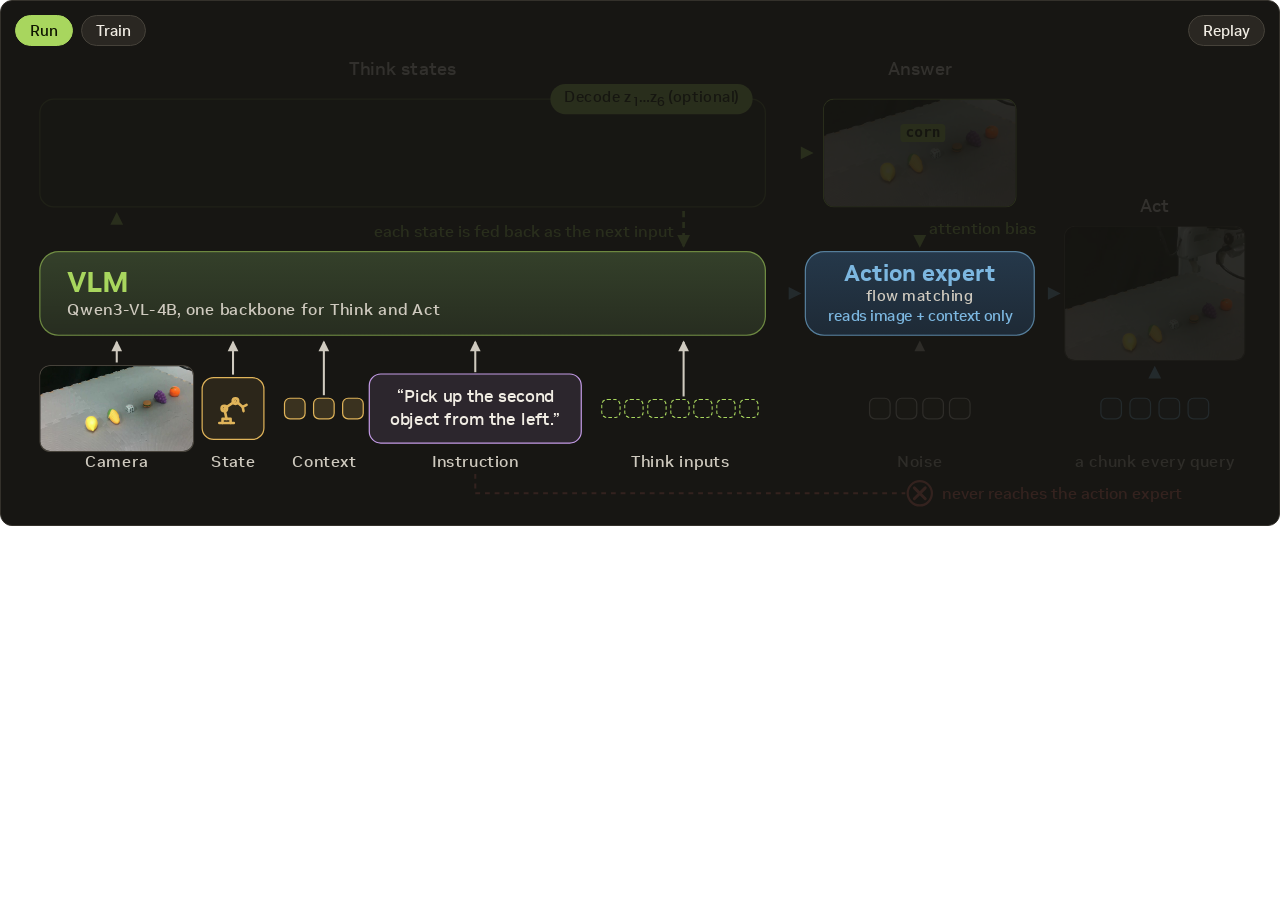
==== commit 6c4a8ade: "Think chips one at a time; teaser re-render Co-Authored-By: Claude Opus 5.5 <noreply@anthropic.com> " ====
--- a/static/arch/m1.html
+++ b/static/arch/m1.html
@@ -79,14 +79,14 @@
 .zc.E{background:var(--acc);color:var(--acc-ink);border-color:var(--acc);padding:0 11px}
 .zw{display:flex;justify-content:center}
 .zw .zc{width:100%;justify-content:center}
-/* Think chips: an empty dashed slot waits, the writer ring arrives, the chip settles in */
-.zw::before{content:"";position:absolute;inset:0;border:1.5px dashed color-mix(in srgb,var(--acc) 40%,transparent);border-radius:8px;opacity:0;transition:opacity .6s ease}
+/* Think chips: an empty dashed slot waits until its chip arrives */
+.zw::before{content:"";position:absolute;inset:0;border:1.5px dashed color-mix(in srgb,var(--acc) 40%,transparent);border-radius:8px;opacity:0;transition:opacity .25s ease}
 .cv.play.th .zw:not(.on)::before{opacity:1}
 .cv.play .zw.n:not(.on){opacity:1}
-.cv.play .zw .zc{transition:opacity .7s cubic-bezier(.16,1,.3,1),transform .9s cubic-bezier(.16,1,.3,1),filter .7s ease-out}
-.cv.play .zw:not(.on) .zc{opacity:0;transform:translateX(-16px) scale(.94);filter:blur(4px)}
-.wring{z-index:2;border:1.5px solid color-mix(in srgb,var(--acc) 80%,transparent);border-radius:11px;box-shadow:0 0 18px rgba(168,214,94,.4),inset 0 0 12px rgba(168,214,94,.18);opacity:0;pointer-events:none;transition:opacity .5s ease}
-.wring.on{opacity:1}
+/* one at a time: each chip fades and rises into its slot (no blur, no overshoot), then a short glow fades off it */
+.cv.play .zw .zc{transition:opacity .38s cubic-bezier(.22,1,.36,1),transform .38s cubic-bezier(.22,1,.36,1),box-shadow .6s ease-out}
+.cv.play .zw:not(.on) .zc{opacity:0;transform:translateY(6px) scale(.94)}
+.cv.play .zw.new .zc{box-shadow:0 0 0 3px rgba(168,214,94,.35);transition:opacity .38s cubic-bezier(.22,1,.36,1),transform .38s cubic-bezier(.22,1,.36,1),box-shadow .15s ease-out}
 svg.ov{left:0;top:0;width:1032px;height:480px;overflow:visible;pointer-events:none}
 .ar{fill:none;stroke:var(--text2);stroke-width:1.7}
 .ar.acc{stroke:var(--acc);stroke-width:2.2}
@@ -278,7 +278,6 @@
   <div class="blk ae n" data-n="aeb" style="${box(AEB)}"><b>Action expert</b><small>flow matching</small><small class="feat">reads image + context only</small></div>
   <div class="n" data-n="nz" style="${centred(AC, 84, ROW.inC, 18)}">${toks(4, 'nz', 22)}</div><div class="lab n" data-n="nz" style="${centred(AC, 60, ROW.inL, 14)}">Noise</div>
 
-  <div class="wring" style="${centred(CX(0), CW + 10, ROW.mid, 40)}"></div>
   <div class="ttl n" data-n="thp" style="${centred(TH[0] + TH[2] / 2, 140, ROW.t, 15)}">Think states</div>
   <div class="panel n" data-n="thp" style="${box(TH)}"><button type="button" class="ib">Decode z<sub>1</sub>…z<sub>6</sub> (optional)</button></div>
   ${Z.map((z, i) => `<div class="zw n" data-n="z${i}" style="${centred(CX(i), i < 6 ? CW : EW, ROW.mid, 30)}">${zc(z.k, i + 1, z.hot)}</div>`).join('')}
@@ -331,8 +330,7 @@
 /* the sequence: parts light up in order and arrows draw; nothing flies */
 function player(host, cv, cap) {
   const on = (...ns) => ns.forEach(n => cv.querySelectorAll(`[data-n="${n}"]`).forEach(e => e.classList.add('on')));
-  const vid = cv.querySelector('video'), slots = [...cv.querySelectorAll('[data-slot]')], ring = cv.querySelector('.wring');
-  const writer = i => { const w = i < 6 ? CW : EW; ring.style.left = CX(i) - w / 2 - 5 + 'px'; ring.style.width = w + 10 + 'px'; };
+  const vid = cv.querySelector('video'), slots = [...cv.querySelectorAll('[data-slot]')];
   const vlm = cv.querySelector('.vlm'), ae = cv.querySelector('.ae');
   const insp = cv.querySelector('.insp'), rows = [...insp.querySelectorAll('.ir')], vbs = [...insp.querySelectorAll('.vb')], ians = [...insp.querySelectorAll('.ians')], iel = insp.querySelector('.iel');
   let T = [], seen = false;
@@ -356,21 +354,19 @@
     at(t2 + P.hold, close);
     at(t2 + P.hold + 1300, after);
   };
-  const rest = () => { T.forEach(clearTimeout); T = []; shut(); cv.classList.remove('play', 'th'); ring.classList.remove('on'); vlm.classList.remove('busy'); ae.classList.remove('busy'); slots.forEach(s => s.classList.add('f'));
+  const rest = () => { T.forEach(clearTimeout); T = []; shut(); cv.classList.remove('play', 'th'); vlm.classList.remove('busy'); ae.classList.remove('busy'); slots.forEach(s => s.classList.add('f'));
     cap.textContent = cv.classList.contains('train') ? CAP.train : CAP.rest; if (seen) loopVid(); };
   const play = () => {
     if (REDUCED || cv.classList.contains('train')) return rest();
-    T.forEach(clearTimeout); T = []; shut(); cv.classList.remove('th'); cv.classList.add('play'); ring.style.transition = 'none'; writer(0); void ring.offsetWidth; cv.querySelectorAll('.n').forEach(e => e.classList.remove('on')); slots.forEach(s => s.classList.remove('f')); vid.pause();
+    T.forEach(clearTimeout); T = []; shut(); cv.classList.remove('th'); cv.classList.add('play'); cv.querySelectorAll('.n').forEach(e => e.classList.remove('on')); slots.forEach(s => s.classList.remove('f')); vid.pause();
     cap.textContent = CAP.in;
     at(200, () => on('in', 'slots', 'vlm', 'aeb'));
     at(800, () => on('inar'));
-    at(1500 + P.lead, () => { vlm.classList.add('busy'); cap.textContent = CAP.think; cv.classList.add('th'); on('thp', 'out', 'fb'); slots[0].classList.add('f'); ring.classList.add('on'); });
-    // one continuous sweep: the ring glides from z1 to END at constant speed and each chip blooms as the ring reaches it
-    const SW = 2400, t0 = 2000 + P.lead, frac = i => (CX(i) - CX(0)) / (CX(6) - CX(0));
-    at(t0, () => { ring.style.transition = `left ${SW}ms linear, width 300ms ease ${SW - 300}ms, opacity .5s ease`; writer(6); });
-    Z.forEach((z, i) => at(t0 + Math.max(0, frac(i) * SW - 120), () => { on('z' + i); if (i < 6) slots[i + 1].classList.add('f'); }));
-    const t1 = t0 + SW + 600;
-    at(t0 + SW + 150, () => ring.classList.remove('on'));
+    at(1500 + P.lead, () => { vlm.classList.add('busy'); cap.textContent = CAP.think; cv.classList.add('th'); on('thp', 'out', 'fb'); slots[0].classList.add('f'); });
+    // one state every 0.4 s: it fades up into its slot and glows briefly
+    const DT = 400, t0 = 2000 + P.lead, zws = Z.map((_, i) => cv.querySelector(`.zw[data-n="z${i}"]`));
+    Z.forEach((z, i) => { at(t0 + i * DT, () => { on('z' + i); zws[i].classList.add('new'); if (i < 6) slots[i + 1].classList.add('f'); }); at(t0 + i * DT + 260, () => zws[i].classList.remove('new')); });
+    const t1 = t0 + 7 * DT + 300;
     at(t1, () => { vlm.classList.remove('busy'); cap.textContent = CAP.end; on('ans'); });
     at(t1 + P.feat, () => { cap.textContent = CAP.feat; on('bias', 'feat'); });
     at(t1 + P.cut, () => { cap.textContent = CAP.cut; on('cut'); });
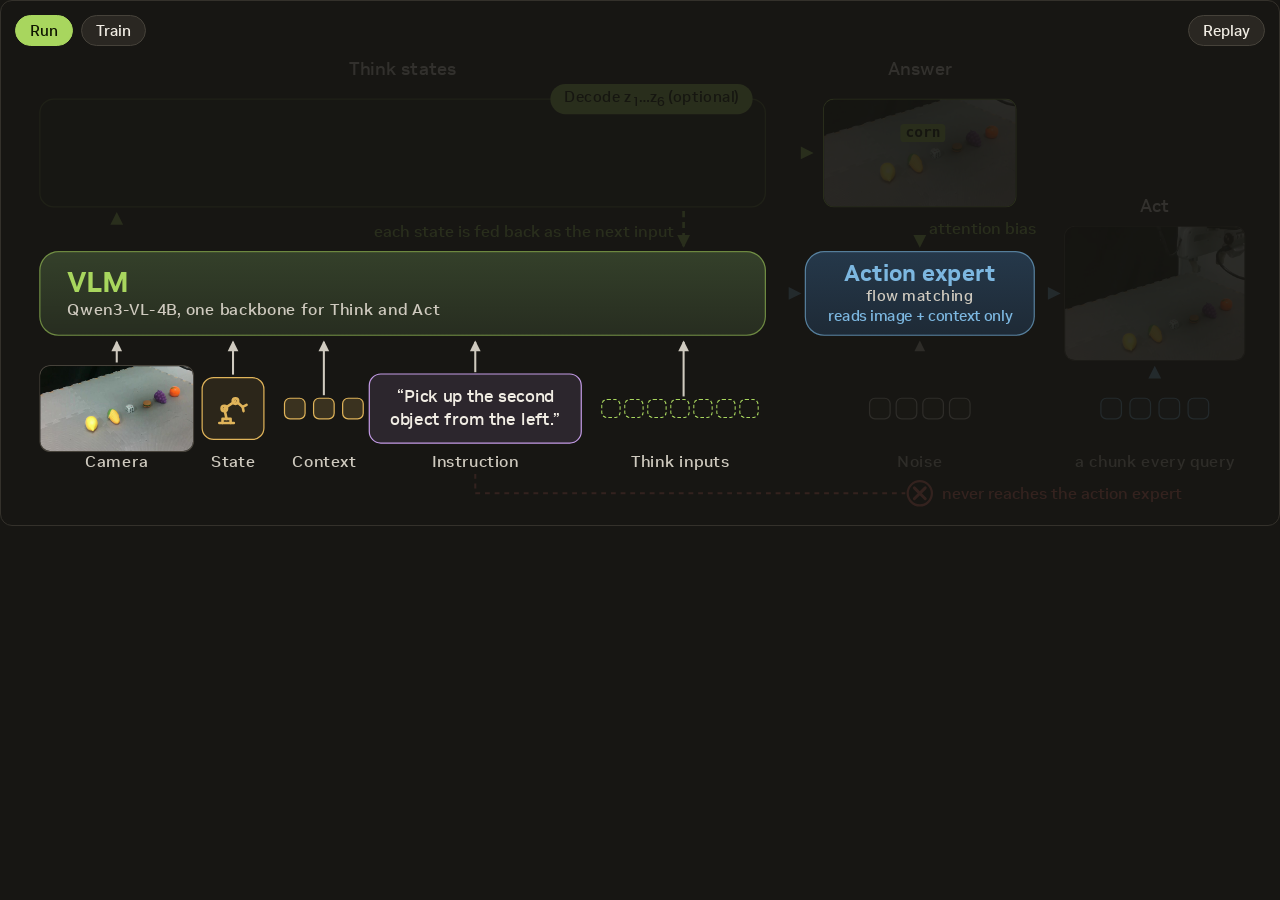
==== commit de658441: "Fix white line around the model animation Co-Authored-By: Claude Opus 5.5 <noreply@anthropic.com> Cl" ====
--- a/static/arch/m1.html
+++ b/static/arch/m1.html
@@ -17,8 +17,10 @@
   --mono:ui-monospace,SFMono-Regular,Menlo,Consolas,monospace;
 }
 *{box-sizing:border-box}
+/* an iframe whose color-scheme differs from the dark page gets an opaque white canvas: paint our own and match the page's 12 px radius */
+html{background:var(--bg);color-scheme:dark}html.vid{--bg:#07090a}
 body{margin:0;background:transparent;color:var(--text);font:400 17px/1.6 var(--sans)}
-.fig{border-radius:14px}
+.fig{border-radius:12px}
 .wrap{max-width:1300px;margin:0 auto;padding:28px 16px 80px}
 h1{font-size:28px;margin:0 0 6px}
 .sub{color:var(--text2);margin:0 0 18px;max-width:900px}
@@ -170,7 +172,7 @@
 (() => {
 'use strict';
 const VID = /[?&]video\b/.test(location.search), REDUCED = !VID && matchMedia('(prefers-reduced-motion: reduce)').matches;
-if (VID) document.body.classList.add('vid');
+if (VID) { document.body.classList.add('vid'); document.documentElement.classList.add('vid'); }
 // beat timings (ms); the teaser recording leaves room for its captions (each >= 2.4 s) and ends on the open decoded view
 const P = VID ? { lead: 900, feat: 1300, cut: 2600, go: 4400, act: 5200, cue: 7800, cueLen: 2600, row0: 1500, row: 900, hold: 3500 }
   : { lead: 0, feat: 1600, cut: 3400, go: 5200, act: 6100, cue: 8600, cueLen: 2800, row0: 1700, row: 1000, hold: 6000 };
